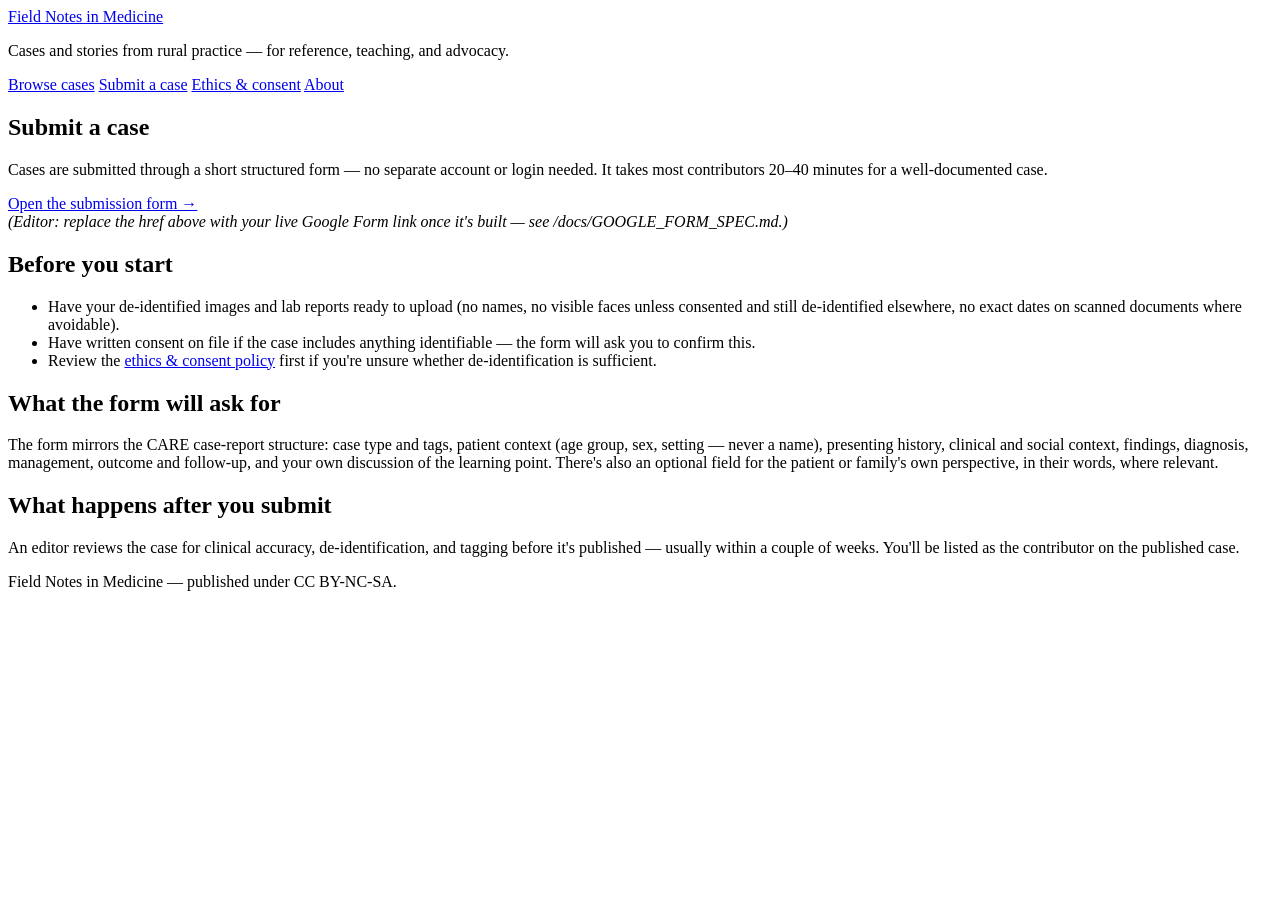
==== submission-guidelines.html @ 0603ae0b "Add files via upload" ====
<!DOCTYPE html>
<html lang="en">
<head>
<meta charset="UTF-8">
<meta name="viewport" content="width=device-width, initial-scale=1.0">
<title>Submit a Case — Field Notes in Medicine</title>
<link rel="stylesheet" href="css/styles.css">
</head>
<body>

<header class="site-header">
  <div class="site-header-inner">
    <div>
      <a class="site-title" href="index.html">Field Notes in Medicine</a>
      <p class="site-tagline">Cases and stories from rural practice — for reference, teaching, and advocacy.</p>
    </div>
    <nav class="site-nav">
      <a href="index.html">Browse cases</a>
      <a href="submission-guidelines.html">Submit a case</a>
      <a href="ethics-consent.html">Ethics & consent</a>
      <a href="about.html">About</a>
    </nav>
  </div>
</header>

<main>
  <article class="prose">
    <h1>Submit a case</h1>
    <p>Cases are submitted through a short structured form — no separate account or login needed. It takes most contributors 20–40 minutes for a well-documented case.</p>

    <p>
      <a href="#" id="form-link">Open the submission form &rarr;</a>
      <br><em>(Editor: replace the href above with your live Google Form link once it's built — see /docs/GOOGLE_FORM_SPEC.md.)</em>
    </p>

    <h2>Before you start</h2>
    <ul>
      <li>Have your de-identified images and lab reports ready to upload (no names, no visible faces unless consented and still de-identified elsewhere, no exact dates on scanned documents where avoidable).</li>
      <li>Have written consent on file if the case includes anything identifiable — the form will ask you to confirm this.</li>
      <li>Review the <a href="ethics-consent.html">ethics & consent policy</a> first if you're unsure whether de-identification is sufficient.</li>
    </ul>

    <h2>What the form will ask for</h2>
    <p>The form mirrors the CARE case-report structure: case type and tags, patient context (age group, sex, setting — never a name), presenting history, clinical and social context, findings, diagnosis, management, outcome and follow-up, and your own discussion of the learning point. There's also an optional field for the patient or family's own perspective, in their words, where relevant.</p>

    <h2>What happens after you submit</h2>
    <p>An editor reviews the case for clinical accuracy, de-identification, and tagging before it's published — usually within a couple of weeks. You'll be listed as the contributor on the published case.</p>
  </article>
</main>

<footer class="site-footer">
  Field Notes in Medicine — published under CC BY-NC-SA.
</footer>
</body>
</html>
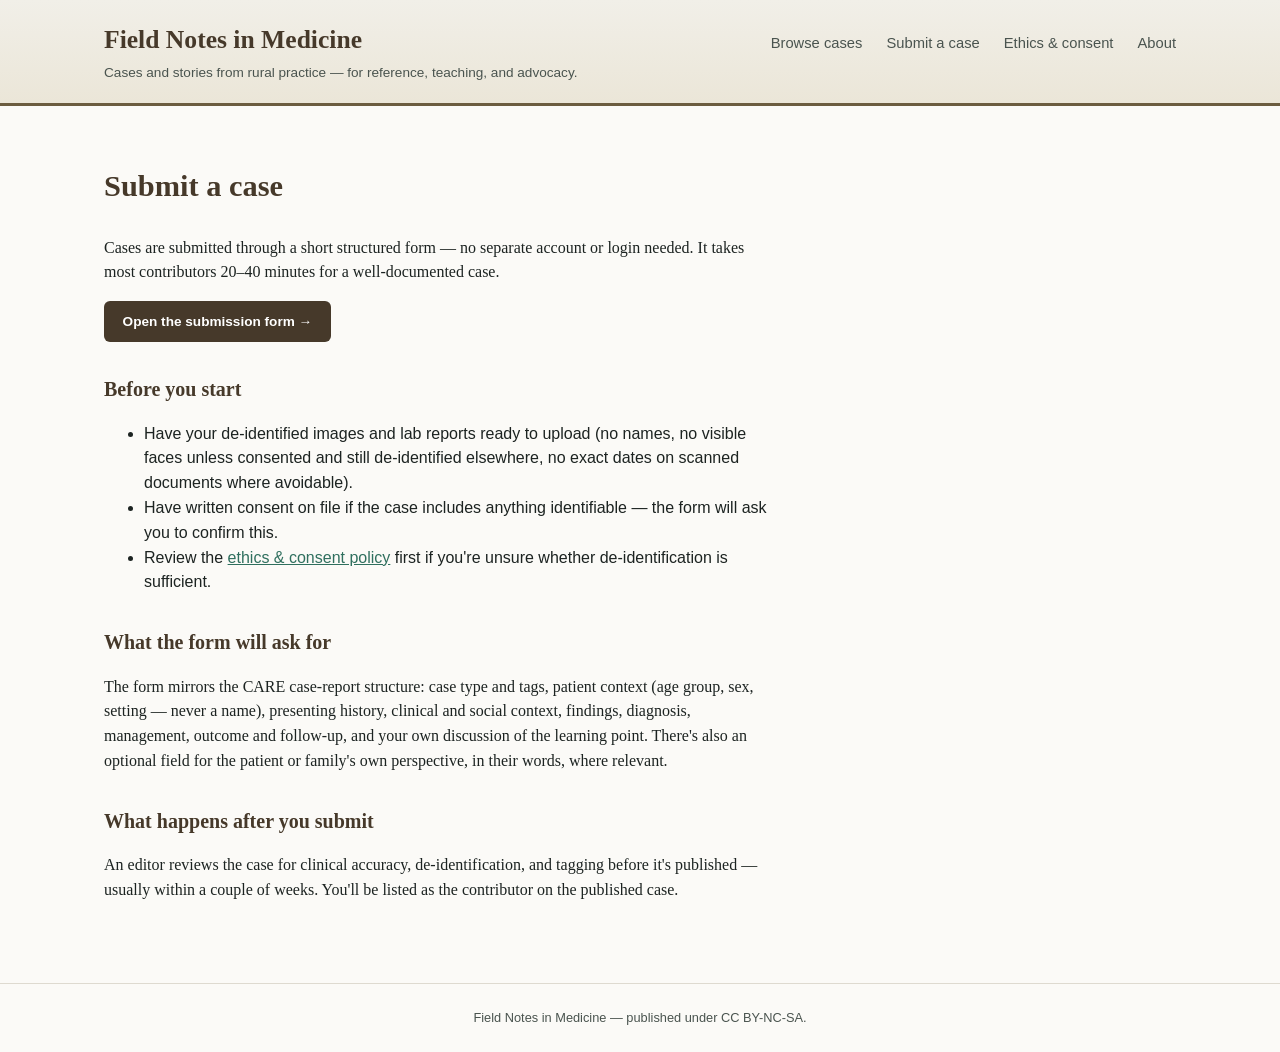
==== commit 6829c9bf: "Fix site folder structure (css/js/data/docs)" ====
--- a/submission-guidelines.html
+++ b/submission-guidelines.html
@@ -29,8 +29,7 @@
     <p>Cases are submitted through a short structured form — no separate account or login needed. It takes most contributors 20–40 minutes for a well-documented case.</p>
 
     <p>
-      <a href="#" id="form-link">Open the submission form &rarr;</a>
-      <br><em>(Editor: replace the href above with your live Google Form link once it's built — see /docs/GOOGLE_FORM_SPEC.md.)</em>
+      <a class="btn btn-primary" href="https://docs.google.com/forms/d/e/1FAIpQLScMicGbPtDGBI_wZwyViAkGBoBzOAiwvzbB51K_ph8LS63R3w/viewform" id="form-link" target="_blank" rel="noopener">Open the submission form &rarr;</a>
     </p>
 
     <h2>Before you start</h2>
--- a/css/styles.css
+++ b/css/styles.css
@@ -0,0 +1,242 @@
+:root {
+  --ink: #1c2321;
+  --ink-soft: #4a544f;
+  --paper: #fbfaf7;
+  --paper-alt: #f1efe8;
+  --line: #dedad0;
+  --accent: #6b5c3f;
+  --accent-strong: #46392a;
+  --chip-bg: #eee7d6;
+  --focus: #2f6f5e;
+  --max-width: 1120px;
+
+  /* Categorical hues (fixed order — see /docs/DESIGN_NOTES.md) */
+  --cat-1-bg: #e7f1fc; --cat-1-text: #1c5cab; /* blue   — Rare disease */
+  --cat-2-bg: #fdece2; --cat-2-text: #a8431f; /* orange — Rare presentation of a common disease */
+  --cat-3-bg: #e1f6ee; --cat-3-text: #0f7a54; /* aqua   — Social or systemic story */
+  --cat-4-bg: #fdf1d6; --cat-4-text: #8a6300; /* yellow — Public health lesson */
+  --cat-5-bg: #fbe7ef; --cat-5-text: #a13865; /* magenta — Programme or innovation */
+
+  /* Status hues (reserved for outcome only, never reused for series) */
+  --status-good-bg: #e6f6e6;    --status-good-text: #0ca30c;
+  --status-serious-bg: #fdece2; --status-serious-text: #b85830;
+  --status-critical-bg: #fbe9e9; --status-critical-text: #b7302f;
+}
+
+* { box-sizing: border-box; }
+
+body {
+  margin: 0;
+  font-family: "Georgia", "Iowan Old Style", serif;
+  background: var(--paper);
+  color: var(--ink);
+  line-height: 1.55;
+}
+
+a { color: var(--focus); }
+
+header.site-header {
+  background: linear-gradient(180deg, var(--paper-alt) 0%, #ebe6d8 100%);
+  border-bottom: 3px solid var(--accent);
+}
+
+.site-header-inner {
+  max-width: var(--max-width);
+  margin: 0 auto;
+  padding: 1.25rem 1.5rem;
+  display: flex;
+  align-items: baseline;
+  justify-content: space-between;
+  flex-wrap: wrap;
+  gap: 0.5rem 1.5rem;
+}
+
+.site-title { font-size: 1.6rem; font-weight: 700; text-decoration: none; color: var(--accent-strong); }
+.site-tagline { font-family: sans-serif; font-size: 0.85rem; color: var(--ink-soft); margin: 0.15rem 0 0; }
+
+nav.site-nav { font-family: sans-serif; font-size: 0.92rem; }
+nav.site-nav a { margin-left: 1.25rem; text-decoration: none; color: var(--ink-soft); padding-bottom: 3px; border-bottom: 2px solid transparent; }
+nav.site-nav a:hover { color: var(--accent-strong); border-bottom-color: var(--accent); }
+
+main { max-width: var(--max-width); margin: 0 auto; padding: 2rem 1.5rem 4rem; }
+
+.page-hero {
+  max-width: 52rem;
+  margin: 0 0 2.25rem;
+  padding: 1.75rem 2rem;
+  background: linear-gradient(135deg, #f3ede0 0%, #eef2ea 100%);
+  border: 1px solid var(--line);
+  border-left: 5px solid var(--accent);
+  border-radius: 10px;
+}
+.page-hero .kicker {
+  display: inline-block;
+  font-family: sans-serif;
+  font-size: 0.72rem;
+  font-weight: 700;
+  letter-spacing: 0.08em;
+  text-transform: uppercase;
+  color: var(--accent);
+  margin-bottom: 0.5rem;
+}
+.page-hero h1 { font-size: 2.1rem; margin: 0 0 0.5rem; color: var(--accent-strong); }
+.page-hero p { color: var(--ink-soft); font-family: sans-serif; margin: 0; }
+
+.browse-layout {
+  display: grid;
+  grid-template-columns: 240px 1fr;
+  gap: 2rem;
+}
+
+@media (max-width: 800px) {
+  .browse-layout { grid-template-columns: 1fr; }
+}
+
+#filters { font-family: sans-serif; font-size: 0.88rem; }
+.filter-group { margin-bottom: 1.25rem; }
+.filter-group h3 { font-size: 0.78rem; text-transform: uppercase; letter-spacing: 0.04em; color: var(--accent); margin: 0 0 0.4rem; border-bottom: 1px solid var(--line); padding-bottom: 0.3rem; }
+.filter-option { display: block; margin-bottom: 0.3rem; cursor: pointer; }
+.filter-option input { margin-right: 0.4rem; }
+
+.btn {
+  display: inline-block;
+  font-family: sans-serif;
+  font-size: 0.85rem;
+  font-weight: 600;
+  border-radius: 6px;
+  padding: 0.55rem 1.1rem;
+  cursor: pointer;
+  text-decoration: none;
+  border: 1px solid transparent;
+  transition: transform 0.1s ease, box-shadow 0.1s ease;
+}
+.btn:hover { transform: translateY(-1px); }
+.btn-primary { background: var(--accent-strong); color: white; }
+.btn-primary:hover { background: var(--accent); color: white; box-shadow: 0 3px 10px rgba(70,57,42,0.3); }
+.btn-outline { background: none; border-color: var(--line); color: var(--ink-soft); }
+.btn-outline:hover { border-color: var(--accent); color: var(--accent-strong); }
+
+#clear-filters {
+  font-family: sans-serif;
+  font-size: 0.82rem;
+  background: none;
+  border: 1px solid var(--line);
+  border-radius: 4px;
+  padding: 0.35rem 0.7rem;
+  cursor: pointer;
+  color: var(--ink-soft);
+  margin-bottom: 1.5rem;
+}
+#clear-filters:hover { border-color: var(--accent); color: var(--accent-strong); }
+
+.search-row { margin-bottom: 1.5rem; display: flex; align-items: center; gap: 1rem; flex-wrap: wrap; }
+#search {
+  font-family: sans-serif;
+  font-size: 0.95rem;
+  padding: 0.55rem 0.8rem;
+  border: 1px solid var(--line);
+  border-radius: 6px;
+  flex: 1;
+  min-width: 220px;
+  background: white;
+}
+#search:focus { outline: none; border-color: var(--accent); box-shadow: 0 0 0 3px rgba(107,92,63,0.15); }
+#result-count { font-family: sans-serif; font-size: 0.85rem; color: var(--ink-soft); }
+
+#load-status { font-family: sans-serif; color: var(--ink-soft); }
+#load-status.error { color: #a4351f; }
+
+.case-grid { display: grid; grid-template-columns: repeat(auto-fill, minmax(260px, 1fr)); gap: 1.25rem; }
+
+.case-card {
+  display: block;
+  background: white;
+  border: 1px solid var(--line);
+  border-left: 4px solid var(--accent);
+  border-radius: 8px;
+  padding: 1.1rem 1.2rem;
+  text-decoration: none;
+  color: var(--ink);
+  transition: box-shadow 0.15s ease, transform 0.15s ease;
+}
+.case-card:hover { box-shadow: 0 6px 20px rgba(70,57,42,0.12); transform: translateY(-2px); }
+.case-card h3 { font-size: 1.08rem; margin: 0.5rem 0 0.4rem; }
+.case-card-badges { display: flex; gap: 0.35rem; flex-wrap: wrap; }
+.case-card-snippet { font-family: sans-serif; font-size: 0.88rem; color: var(--ink-soft); margin: 0 0 0.6rem; }
+.case-card-tags { display: flex; flex-wrap: wrap; gap: 0.3rem; margin-bottom: 0.6rem; }
+.case-card-meta { font-family: sans-serif; font-size: 0.78rem; color: var(--ink-soft); display: flex; gap: 0.4rem; flex-wrap: wrap; align-items: center; }
+.case-id { margin-left: auto; font-family: monospace; }
+
+.badge {
+  font-family: sans-serif;
+  font-size: 0.72rem;
+  font-weight: 600;
+  background: var(--paper-alt);
+  border-radius: 999px;
+  padding: 0.2rem 0.6rem;
+  color: var(--ink-soft);
+}
+
+/* Case type — fixed categorical color order, applied via data-cat="1".."5" */
+.badge-type[data-cat="1"] { background: var(--cat-1-bg); color: var(--cat-1-text); }
+.badge-type[data-cat="2"] { background: var(--cat-2-bg); color: var(--cat-2-text); }
+.badge-type[data-cat="3"] { background: var(--cat-3-bg); color: var(--cat-3-text); }
+.badge-type[data-cat="4"] { background: var(--cat-4-bg); color: var(--cat-4-text); }
+.badge-type[data-cat="5"] { background: var(--cat-5-bg); color: var(--cat-5-text); }
+
+/* Outcome — reserved status colors, only for genuinely good/serious/critical outcomes */
+.badge-outcome[data-status="good"] { background: var(--status-good-bg); color: var(--status-good-text); }
+.badge-outcome[data-status="serious"] { background: var(--status-serious-bg); color: var(--status-serious-text); }
+.badge-outcome[data-status="critical"] { background: var(--status-critical-bg); color: var(--status-critical-text); }
+
+.chip {
+  font-family: sans-serif;
+  font-size: 0.74rem;
+  background: var(--chip-bg);
+  border-radius: 999px;
+  padding: 0.15rem 0.55rem;
+  color: var(--accent-strong);
+}
+
+.empty-state { font-family: sans-serif; color: var(--ink-soft); padding: 2rem 0; }
+
+/* Case detail page */
+.back-link { font-family: sans-serif; font-size: 0.88rem; }
+.case-detail-tags { display: flex; flex-wrap: wrap; gap: 0.35rem; margin: 0.5rem 0 1rem; }
+.case-detail-meta { font-family: sans-serif; color: var(--ink-soft); margin-bottom: 2rem; }
+#case-content h1 { font-size: 1.9rem; margin-bottom: 0.3rem; color: var(--accent-strong); }
+#case-content section { margin-bottom: 1.75rem; max-width: 42rem; }
+#case-content h2 { font-size: 1.05rem; text-transform: uppercase; letter-spacing: 0.03em; color: var(--accent-strong); border-bottom: 1px solid var(--line); padding-bottom: 0.3rem; }
+.muted { color: var(--ink-soft); font-style: italic; }
+.cite-box { background: var(--paper-alt); border: 1px solid var(--line); border-left: 4px solid var(--accent); border-radius: 8px; padding: 1rem 1.25rem; }
+.cite-box code { display: block; font-family: monospace; font-size: 0.85rem; white-space: pre-wrap; margin-bottom: 0.5rem; }
+
+/* Static content pages */
+.prose { max-width: 42rem; }
+.prose h1 { font-size: 1.9rem; color: var(--accent-strong); }
+.prose h2 { font-size: 1.25rem; margin-top: 2rem; color: var(--accent-strong); }
+.prose ul { font-family: sans-serif; }
+.prose table { border-collapse: collapse; width: 100%; font-family: sans-serif; font-size: 0.9rem; margin: 1rem 0; }
+.prose th, .prose td { border: 1px solid var(--line); padding: 0.5rem 0.7rem; text-align: left; }
+.prose th { background: var(--paper-alt); }
+
+.editor-note {
+  font-family: sans-serif;
+  font-size: 0.85rem;
+  background: var(--status-serious-bg, #fdf1d6);
+  border: 1px solid #f0d9a8;
+  border-left: 4px solid #c98500;
+  border-radius: 6px;
+  padding: 0.6rem 0.9rem;
+  margin: 0.75rem 0 1.5rem;
+  color: #6b4d00;
+}
+
+footer.site-footer {
+  border-top: 1px solid var(--line);
+  font-family: sans-serif;
+  font-size: 0.8rem;
+  color: var(--ink-soft);
+  text-align: center;
+  padding: 1.5rem;
+}
